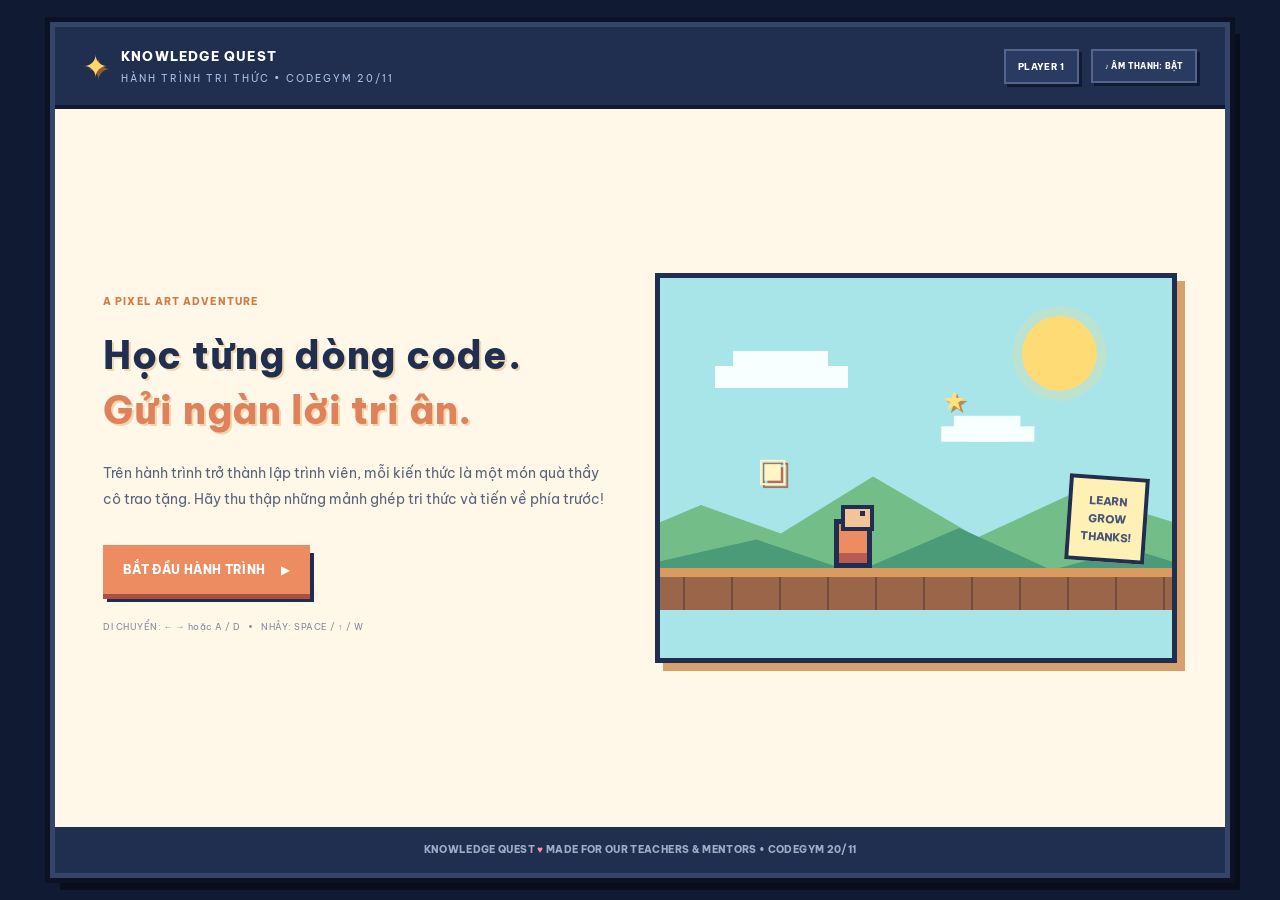
==== knowledge_quest/index.html @ 2b5680e8 "Initial commit - Knowledge Quest" ====
<!doctype html>
<html lang="vi">
<head>
  <meta charset="UTF-8">
  <meta name="viewport" content="width=device-width, initial-scale=1.0">
  <title>Knowledge Quest - Hành trình tri thức</title>
  <link rel="stylesheet" href="style.css">
</head>
<body>
  <main class="app-shell">
    <header class="topbar">
      <div class="brand">
        <span class="brand-icon">✦</span>
        <div>
          <h1>KNOWLEDGE QUEST</h1>
          <p>HÀNH TRÌNH TRI THỨC • CODEGYM 20/11</p>
        </div>
      </div>
      <div class="top-actions">
        <span class="pixel-chip">PLAYER 1</span>
        <button id="soundBtn" class="small-btn" type="button" aria-label="Bật tắt âm thanh">♪ ÂM THANH: BẬT</button>
      </div>
    </header>

    <section id="homeScreen" class="screen home-screen">
      <div class="hero-copy">
        <p class="eyebrow">A PIXEL ART ADVENTURE</p>
        <h2>Học từng dòng code.<br><span>Gửi ngàn lời tri ân.</span></h2>
        <p class="intro">Trên hành trình trở thành lập trình viên, mỗi kiến thức là một món quà thầy cô trao tặng. Hãy thu thập những mảnh ghép tri thức và tiến về phía trước!</p>
        <button id="startBtn" class="primary-btn" type="button">BẮT ĐẦU HÀNH TRÌNH <span>▶</span></button>
        <p class="controls-hint">DI CHUYỂN: ← → hoặc A / D &nbsp; • &nbsp; NHẢY: SPACE / ↑ / W</p>
      </div>
      <div class="hero-art" aria-hidden="true">
        <div class="sun"></div>
        <div class="cloud cloud-one"></div><div class="cloud cloud-two"></div>
        <div class="pixel-hill hill-back"></div><div class="pixel-hill hill-front"></div>
        <div class="hero-platform"></div>
        <div class="hero-player"><span></span></div>
        <div class="floating-book">▣</div><div class="floating-star">★</div>
        <div class="hero-sign">LEARN<br>GROW<br>THANKS!</div>
      </div>
    </section>

    <section id="mapScreen" class="screen map-screen hidden">
      <div class="section-heading">
        <div><p class="eyebrow">CHỌN CHẶNG ĐƯỜNG</p><h2>BẢN ĐỒ TRI THỨC</h2></div>
        <button class="text-btn" id="backHomeBtn" type="button">← Trang chủ</button>
      </div>
      <p class="section-desc">Ba thế giới, chín thử thách. Hãy đi từ nền móng HTML, đánh thức logic JavaScript, rồi chinh phục thành trì Java.</p>
      <div class="world-grid">
        <article class="world-card world-html">
          <div class="world-number">WORLD 01</div><div class="world-art html-art"><span>&lt;/&gt;</span></div>
          <h3>VƯƠNG QUỐC HTML</h3><p>Nền móng của mọi trang web</p>
          <div class="level-pills"><span>01</span><span>02</span><span>03</span></div>
          <button class="world-btn" id="openHtmlBtn" type="button">VÀO MAP <span>▶</span></button>
          <small class="status-open">● 3 MÀN ĐÃ SẴN SÀNG</small>
        </article>
        <article class="world-card world-js">
          <div class="world-number">WORLD 02</div><div class="world-art js-art"><span>JS</span></div>
          <h3>KHU RỪNG JAVASCRIPT</h3><p>Nơi logic và tương tác thức tỉnh</p>
          <div class="level-pills"><span>01</span><span>02</span><span>03</span></div>
          <button class="world-btn" id="openJsBtn" type="button">VÀO MAP <span>▶</span></button>
          <small class="status-open">● 3 MÀN ĐÃ SẴN SÀNG</small>
        </article>
        <article class="world-card world-java">
          <div class="world-number">WORLD 03</div><div class="world-art java-art"><span>☕</span></div>
          <h3>THÀNH TRÌ JAVA</h3><p>Rèn tư duy và xây dựng chương trình</p>
          <div class="level-pills"><span>01</span><span>02</span><span>03</span></div>
          <button class="world-btn" id="openJavaBtn" type="button">VÀO MAP <span>▶</span></button>
          <small class="status-open">● 3 MÀN ĐÃ SẴN SÀNG</small>
        </article>
      </div>
      <div class="map-note">✦ Mỗi màn chơi là một bài học. Mỗi bài học là một điều đáng cảm ơn.</div>
    </section>

    <section id="levelScreen" class="screen level-screen hidden">
      <div class="section-heading">
        <div><p class="eyebrow" id="levelWorldKicker">KNOWLEDGE QUEST • WORLD 01: HTML</p><h2 id="levelWorldTitle">CHỌN MÀN CHƠI</h2></div>
        <button class="text-btn" id="backMapBtn" type="button">← Bản đồ</button>
      </div>
      <p class="section-desc" id="levelWorldSummary">Chọn một thử thách để bắt đầu hành trình.</p>
      <div class="level-grid" id="levelGrid"></div>
      <p class="map-note">Mục tiêu: thu thập đủ mảnh ghép tri thức, tránh Bug và chạm cột mốc Mentor ở cuối đường.</p>
    </section>

    <section id="gameScreen" class="screen game-screen hidden">
      <div class="game-hud">
        <div class="hud-world"><small id="hudWorld">KNOWLEDGE QUEST • WORLD 01: HTML</small><strong id="hudLevel">LEVEL 01</strong></div>
        <div class="hud-stat"><small>MẢNH KIẾN THỨC</small><strong id="scoreText">0 / 5</strong></div>
        <div class="hud-stat"><small>MẠNG</small><strong id="livesText">♥ ♥ ♥</strong></div>
        <div class="hud-difficulty"><small>ĐỘ KHÓ</small><strong id="difficultyText">DỄ</strong></div>
        <button id="pauseBtn" class="small-btn" type="button">Ⅱ TẠM DỪNG</button>
      </div>
      <div class="game-objective">
        <span class="objective-icon">✦</span>
        <span id="objectiveText">Thu thập kiến thức và tiến đến cột mốc Mentor.</span>
        <div class="progress-wrap"><div id="progressFill" class="progress-fill"></div></div>
        <strong id="progressLabel">0% TRI THỨC</strong>
      </div>
      <div class="game-frame">
        <canvas id="gameCanvas" width="960" height="540" aria-label="Knowledge Quest - game platformer pixel art"></canvas>
        <div id="overlay" class="game-overlay hidden">
          <div class="overlay-panel">
            <p class="eyebrow" id="overlayEyebrow">LEVEL 01</p>
            <h2 id="overlayTitle">SẴN SÀNG CHƯA?</h2>
            <p id="overlayText">Thu thập kiến thức và tiến đến lá cờ Mentor.</p>
            <button id="overlayBtn" class="primary-btn" type="button">TIẾP TỤC</button>
          </div>
        </div>
      </div>
      <div class="game-bottom">
        <p>← → / A D: DI CHUYỂN &nbsp; • &nbsp; SPACE / ↑: NHẢY</p>
        <button id="quitBtn" class="text-btn" type="button">Thoát màn chơi</button>
      </div>
    </section>

    <section id="endingScreen" class="screen ending-screen hidden">
      <div class="ending-card">
        <div class="ending-stars">★ ✦ ★</div>
        <p class="eyebrow" id="endingEyebrow">KNOWLEDGE QUEST • WORLD 01 COMPLETED</p>
        <h2 id="endingTitle">BẠN ĐÃ HOÀN THÀNH<br><span>HÀNH TRÌNH HTML!</span></h2>
        <p class="ending-message" id="endingMessage">Mỗi thẻ HTML là một viên gạch nhỏ xây nên thế giới web. Cảm ơn thầy cô đã kiên nhẫn đặt những viên gạch đầu tiên cùng chúng em.</p>
        <div class="thank-you-letter">
          <div class="letter-icon">✉</div>
          <p id="endingQuote">“Cảm ơn thầy cô vì không chỉ dạy chúng em viết code, mà còn dạy chúng em cách kiên trì tìm lời giải. Những kiến thức hôm nay sẽ tiếp tục đồng hành cùng chúng em trên chặng đường phía trước.”</p>
          <strong id="endingSignature">— TỪ NHỮNG HỌC VIÊN CODEGYM —</strong>
        </div>
        <div class="ending-actions">
          <button id="endingReplayBtn" class="primary-btn" type="button">CHƠI LẠI MAP</button>
          <button id="endingNextBtn" class="secondary-btn" type="button">MAP TIẾP THEO</button>
          <button id="endingMapBtn" class="secondary-btn" type="button">VỀ BẢN ĐỒ</button>
        </div>
      </div>
    </section>
    <footer>KNOWLEDGE QUEST <span>♥</span> MADE FOR OUR TEACHERS & MENTORS • CODEGYM 20/11</footer>
  </main>
  <script src="script.js"></script>
</body>
</html>
---- knowledge_quest/style.css ----
@import url('https://fonts.googleapis.com/css2?family=Be+Vietnam+Pro:wght@400;500;600;700;800&display=swap');
:root{--ink:#17213a;--navy:#182544;--blue:#6ed6e8;--yellow:#ffd76a;--pink:#ff8da8;--cream:#fff8e9;--muted:#68748d;--green:#8ddc9a}
*{box-sizing:border-box}body{margin:0;background:#101a32;color:var(--ink);font-family:"Be Vietnam Pro",sans-serif;min-height:100vh;padding:22px}
button{font:inherit;cursor:pointer}button:disabled{cursor:not-allowed;opacity:.55}
.app-shell{max-width:1180px;margin:0 auto;background:var(--cream);border:5px solid #344568;box-shadow:0 0 0 5px #0b1225,10px 12px 0 #080e1c;min-height:calc(100vh - 44px);display:flex;flex-direction:column;overflow:hidden}
.topbar{height:82px;background:#202e50;color:white;display:flex;align-items:center;justify-content:space-between;padding:0 28px;border-bottom:4px solid #101a32}
.brand{display:flex;align-items:center;gap:13px}.brand-icon{font-size:30px;color:var(--yellow);text-shadow:3px 3px #8b5d35}.brand h1{font:12px "Be Vietnam Pro", "Segoe UI", Arial, sans-serif;margin:0 0 8px;letter-spacing:-1px}.brand p{font-size:10px;letter-spacing:2px;color:#a9c4e9;margin:0}.top-actions{display:flex;align-items:center;gap:12px}.pixel-chip,.small-btn{font:9px "Be Vietnam Pro", "Segoe UI", Arial, sans-serif;padding:10px 12px;border:2px solid #53658c;background:#293b61;color:white;box-shadow:3px 3px 0 #101a32}.small-btn{font-size:8px}.screen{padding:38px 48px;flex:1}.hidden{display:none!important}
.home-screen{display:grid;grid-template-columns:1fr 1fr;align-items:center;gap:30px;min-height:590px}.eyebrow{font:9px "Be Vietnam Pro", "Segoe UI", Arial, sans-serif;letter-spacing:1px;color:#d17c45;margin:0 0 20px}.hero-copy h2,.section-heading h2,.ending-card h2{font:clamp(23px,3vw,38px)/1.55 "Be Vietnam Pro", "Segoe UI", Arial, sans-serif;margin:0 0 22px;color:#202e50}.hero-copy h2 span,.ending-card h2 span{color:#df815b}.intro{max-width:510px;color:#59647b;line-height:1.9;font-size:14px}.primary-btn,.secondary-btn{border:0;background:#ed8b61;color:#fff;padding:16px 20px;font:10px "Be Vietnam Pro", "Segoe UI", Arial, sans-serif;box-shadow:0 5px 0 #a95043,4px 8px 0 #202e50;margin-top:18px}.primary-btn span{margin-left:12px}.primary-btn:hover{transform:translateY(2px);box-shadow:0 3px 0 #a95043,3px 5px 0 #202e50}.controls-hint{font-size:9px;color:#81899b;margin-top:27px;letter-spacing:.5px}
.hero-art{height:390px;position:relative;background:#a8e5e9;border:5px solid #202e50;box-shadow:8px 8px 0 #d6a06f;overflow:hidden;image-rendering:pixelated}.sun{position:absolute;width:75px;height:75px;border-radius:50%;background:#ffdb75;top:38px;right:75px;box-shadow:0 0 0 10px #ffdb7533}.cloud{position:absolute;background:#f8ffff;width:95px;height:22px;top:88px;left:55px;box-shadow:18px -15px 0 0 #f8ffff,38px 0 0 0 #f8ffff}.cloud-two{top:145px;left:auto;right:150px;transform:scale(.7)}.pixel-hill{position:absolute;bottom:75px;width:120%;height:130px;left:-10%;background:#73bd88;clip-path:polygon(0 70%,15% 40%,28% 62%,43% 18%,60% 65%,76% 30%,100% 65%,100% 100%,0 100%)}.hill-front{height:95px;background:#4b9a78;bottom:52px;transform:scaleX(-1)}.hero-platform{position:absolute;bottom:48px;left:0;right:0;height:42px;background:#9a6548;border-top:9px solid #d99b60;background-image:linear-gradient(90deg,transparent 48%,#714b43 49%,#714b43 52%,transparent 53%);background-size:48px 35px}.hero-player{position:absolute;bottom:90px;left:34%;width:38px;height:49px;background:#ed8b61;border:5px solid #202e50;box-shadow:inset 0 -10px #b85b52}.hero-player:before{content:"";position:absolute;top:-19px;left:2px;width:25px;height:18px;background:#f2c49a;border:4px solid #202e50}.hero-player span{position:absolute;top:-13px;left:21px;width:5px;height:5px;background:#202e50}.floating-book{position:absolute;top:170px;left:19%;font-size:33px;color:#fff6c8;text-shadow:3px 3px #b66c55}.floating-star{position:absolute;top:105px;left:55%;font-size:27px;color:#ffe27d;text-shadow:3px 3px #c18a4c}.hero-sign{position:absolute;right:25px;bottom:96px;background:#fff0b5;border:4px solid #202e50;padding:12px 10px;font:9px/1.8 "Be Vietnam Pro", "Segoe UI", Arial, sans-serif;text-align:center;color:#465579;transform:rotate(4deg)}
.section-heading{display:flex;justify-content:space-between;align-items:center;gap:20px}.section-heading h2{font-size:21px;margin-bottom:0}.text-btn{border:0;background:transparent;color:#52617e;font-weight:800;font-size:12px}.section-desc{color:#6d7890;font-size:13px;line-height:1.7;margin:18px 0 28px}.world-grid{display:grid;grid-template-columns:repeat(3,1fr);gap:20px}.world-card{background:white;border:3px solid #263657;padding:18px;box-shadow:5px 6px 0 #d7b78f;position:relative;min-width:0}.world-number{font:8px "Be Vietnam Pro", "Segoe UI", Arial, sans-serif;color:#8b91a3}.world-art{height:125px;margin:14px 0;background:#b6e9e8;display:grid;place-items:center;border:3px solid #263657;position:relative;overflow:hidden}.world-art span{font:34px "Be Vietnam Pro", "Segoe UI", Arial, sans-serif;color:#fff;text-shadow:4px 4px #395879;z-index:1}.html-art:after,.js-art:after,.java-art:after{content:"";position:absolute;bottom:-25px;width:150%;height:75px;background:#70bd89;transform:rotate(-8deg)}.js-art{background:#d9ed9a}.js-art span{color:#ffdb64;text-shadow:4px 4px #755d36}.java-art{background:#b5c8f0}.world-card h3{font:10px "Be Vietnam Pro", "Segoe UI", Arial, sans-serif;line-height:1.8;color:#273858;min-height:38px}.world-card p{font-size:12px;color:#778096;min-height:20px}.level-pills{display:flex;gap:8px;margin:17px 0}.level-pills span{font:9px "Be Vietnam Pro", "Segoe UI", Arial, sans-serif;background:#fff0c5;border:2px solid #d3a45d;padding:8px}.world-btn{width:100%;padding:12px 6px;border:0;background:#263858;color:white;font:9px "Be Vietnam Pro", "Segoe UI", Arial, sans-serif;box-shadow:0 4px #101a32}.world-btn span{float:right}.world-card small{display:block;margin-top:14px;font:7px "Be Vietnam Pro", "Segoe UI", Arial, sans-serif;color:#7d879b}.world-card .status-open{color:#39986c}.locked{filter:saturate(.65)}.locked .world-art:before{content:"";position:absolute;inset:0;background:#17213a66;z-index:2}.locked .world-art span{z-index:3}.map-note{text-align:center;color:#8b765c;font-size:12px;margin-top:28px;font-weight:700}
.level-grid{display:grid;grid-template-columns:repeat(3,1fr);gap:18px;margin-top:38px}.level-card{background:#fff;border:3px solid #273858;box-shadow:5px 6px 0 #d9b98f;padding:23px 16px;text-align:left;color:#273858;display:flex;flex-direction:column;gap:12px;min-height:225px}.level-card:hover{transform:translateY(-4px)}.level-icon{font-size:30px}.level-card b{font:9px "Be Vietnam Pro", "Segoe UI", Arial, sans-serif;color:#d17c45}.level-card strong{font-size:16px}.level-card small{color:#778096}.level-card em{font:8px "Be Vietnam Pro", "Segoe UI", Arial, sans-serif;font-style:normal;margin-top:auto;color:#39986c}
.game-screen{padding:24px 34px}.game-hud{display:flex;align-items:center;gap:30px;margin-bottom:14px;background:#202e50;color:white;padding:13px 18px;border:3px solid #101a32}.game-hud div:first-child{margin-right:auto}.game-hud small{display:block;font:7px "Be Vietnam Pro", "Segoe UI", Arial, sans-serif;color:#a9c4e9;margin-bottom:8px}.game-hud strong{font:10px "Be Vietnam Pro", "Segoe UI", Arial, sans-serif}.hud-stat{text-align:center}.hud-stat strong{color:#ffdb75}.game-frame{position:relative;border:4px solid #202e50;box-shadow:6px 6px 0 #d6a06f;background:#9be2e8}.game-frame canvas{display:block;width:100%;height:auto;image-rendering:auto}.game-overlay{position:absolute;inset:0;display:grid;place-items:center;background:#101a32a8}.overlay-panel{background:#fff8e9;border:4px solid #202e50;box-shadow:7px 7px 0 #d6a06f;padding:28px;max-width:440px;text-align:center}.overlay-panel h2{font:15px/1.7 "Be Vietnam Pro", "Segoe UI", Arial, sans-serif;color:#202e50}.overlay-panel p:not(.eyebrow){font-size:13px;line-height:1.7;color:#66718a}.game-bottom{display:flex;justify-content:space-between;align-items:center;margin-top:18px;color:#8991a2;font-size:9px;font-weight:700}
.ending-screen{display:grid;place-items:center}.ending-card{max-width:760px;text-align:center;margin:auto}.ending-stars{font-size:34px;color:#e9b84f;margin-bottom:22px}.ending-card h2{font-size:22px}.ending-message{max-width:620px;margin:20px auto;color:#69748b;line-height:1.9;font-size:14px}.thank-you-letter{background:#fff;border:3px dashed #d7a76d;padding:22px 30px;max-width:650px;margin:25px auto;box-shadow:5px 6px 0 #e9d4b6}.letter-icon{font-size:28px}.thank-you-letter p{font-family:Georgia,serif;font-style:italic;color:#59647b;line-height:1.9}.thank-you-letter strong{font:8px "Be Vietnam Pro", "Segoe UI", Arial, sans-serif;color:#d17c45}.ending-actions{display:flex;justify-content:center;gap:15px}.secondary-btn{background:#536b91;box-shadow:0 5px #263858,4px 8px #d6a06f}footer{text-align:center;background:#202e50;color:#9eacc8;padding:15px;font:7px "Be Vietnam Pro", "Segoe UI", Arial, sans-serif;letter-spacing:.5px}footer span{color:#ff8da8}
@media(max-width:800px){body{padding:8px}.app-shell{min-height:calc(100vh - 16px)}.topbar{padding:0 14px;height:72px}.brand h1{font-size:9px}.brand p{font-size:8px}.pixel-chip{display:none}.screen{padding:26px 20px}.home-screen{grid-template-columns:1fr;gap:25px}.hero-copy h2{font-size:22px}.hero-art{height:270px}.world-grid{grid-template-columns:1fr}.world-card{display:grid;grid-template-columns:100px 1fr;column-gap:14px}.world-number,.world-card h3,.world-card p,.level-pills,.world-btn,.world-card small{grid-column:2}.world-art{grid-column:1;grid-row:1/5;height:120px}.world-card h3{margin:0}.level-grid{grid-template-columns:1fr}.level-card{min-height:170px}.game-screen{padding:15px 10px}.game-hud{gap:10px;padding:10px}.game-hud strong{font-size:7px}.game-hud small{font-size:6px}.game-hud .small-btn{font-size:6px;padding:7px}.game-bottom{font-size:7px}.ending-card h2{font-size:15px}.ending-actions{flex-wrap:wrap}}

/* ===== Updated readable pixel-inspired interface ===== */
/* Use a Unicode-capable font for Vietnamese UI text; preserve pixel-art styling through shapes, borders and shadows. */
.brand h1,.pixel-chip,.small-btn,.eyebrow,.hero-copy h2,.section-heading h2,
.world-number,.world-art span,.world-card h3,.world-btn,.world-card small,
.level-card b,.level-card em,.game-hud small,.game-hud strong,.overlay-panel h2,
.ending-card h2,.thank-you-letter strong,footer {
  font-family:"Be Vietnam Pro",sans-serif !important;
  font-weight:800;
  letter-spacing:.7px;
}
.brand h1{font-size:13px;letter-spacing:1.2px}
.eyebrow{font-size:10px;letter-spacing:1.1px}
.hero-copy h2,.section-heading h2,.ending-card h2{line-height:1.45;text-shadow:2px 2px 0 #f1d6ae}
.world-card h3{font-size:12px;line-height:1.55}
.world-btn{font-size:10px;letter-spacing:.5px}
.world-card small{font-size:9px}
.game-screen{padding-top:20px}
.game-hud{display:grid;grid-template-columns:1.5fr 1fr .7fr .8fr auto;gap:16px;border-radius:8px;box-shadow:4px 5px 0 #d6a06f}
.game-hud small{font-size:9px;letter-spacing:.6px;color:#c3d4ef}
.game-hud strong{font-size:13px;letter-spacing:.3px}
.game-hud .hud-stat strong{color:#ffdf75}
.game-hud .hud-difficulty strong{color:#9de2ae}
.game-objective{display:flex;align-items:center;gap:12px;margin:0 0 13px;padding:10px 14px;background:#fff;border:2px solid #d8c49f;border-radius:7px;color:#586680;font-size:11px;font-weight:700}
.objective-icon{color:#e2a94f;font-size:18px}
.progress-wrap{height:10px;min-width:100px;flex:1;background:#e8e3d8;border:1px solid #c8b99e;border-radius:10px;overflow:hidden}
.progress-fill{height:100%;width:0;background:linear-gradient(90deg,#6fc98d,#b5dc76);transition:width .2s ease}
#progressLabel{font-size:9px;color:#458866;white-space:nowrap}
.game-frame{border-radius:5px;overflow:hidden;box-shadow:5px 6px 0 #d6a06f}
.game-frame canvas{image-rendering:auto;touch-action:none}
.overlay-panel{border-radius:8px;box-shadow:6px 7px 0 #d6a06f}
.overlay-panel h2{font-size:19px;line-height:1.45;letter-spacing:.5px}
.overlay-panel .eyebrow{font-size:10px}
.overlay-panel p:not(.eyebrow){font-size:14px}
.game-bottom{font-size:10px}
.game-bottom .text-btn{font-size:11px}
footer{font-size:9px;letter-spacing:.8px}
@media(max-width:800px){
  .game-hud{grid-template-columns:1fr 1fr;gap:10px}
  .game-hud .hud-world{grid-column:1}
  .game-hud .small-btn{grid-column:2;grid-row:1;justify-self:end}
  .game-objective{flex-wrap:wrap;gap:8px;font-size:10px}
  .game-objective #objectiveText{flex:1;min-width:75%}
  .progress-wrap{min-width:60%;}
  .game-hud small{font-size:8px}
  .game-hud strong{font-size:11px}
  .overlay-panel{padding:18px;max-width:90%}
  .overlay-panel h2{font-size:16px}
}


/* ===== Knowledge Quest: readable Vietnamese typography and responsive polish ===== */
:root { font-synthesis: none; }
html, body, button, .app-shell, .screen, .game-bottom,
.brand h1, .brand p, .pixel-chip, .small-btn, .eyebrow,
.hero-copy h2, .section-heading h2, .intro, .controls-hint,
.primary-btn, .secondary-btn, .text-btn, .section-desc,
.world-number, .world-art span, .world-card h3, .world-card p,
.world-btn, .world-card small, .level-card b, .level-card strong,
.level-card small, .level-card em, .map-note,
.game-hud small, .game-hud strong, .game-objective,
.overlay-panel h2, .overlay-panel p, .ending-card h2,
.ending-message, .thank-you-letter p, .thank-you-letter strong,
.hero-sign, footer {
  font-family: "Be Vietnam Pro", "Segoe UI", Arial, sans-serif !important;
}
.primary-btn, .secondary-btn, .world-btn, .small-btn,
.pixel-chip, .level-card b, .level-card em, footer {
  font-weight: 800;
  letter-spacing: .35px;
}
.primary-btn, .secondary-btn { font-size: 12px; line-height: 1.45; }
.hero-sign { font-size: 11px; font-weight: 800; line-height: 1.65; }
.world-number, .world-card small { font-size: 10px; }
.world-art span { font-weight: 800; }
.world-btn { font-size: 11px; }
.level-card b, .level-card em { font-size: 10px; }
.game-hud small { font-size: 9px; }
.game-hud strong { font-size: 13px; }
.overlay-panel h2 { font-size: 20px; line-height: 1.5; }
.thank-you-letter strong { font-size: 10px; }
footer { font-size: 10px; line-height: 1.6; }
button:focus-visible { outline: 3px solid #e2a94f; outline-offset: 3px; }
@media (max-width: 800px) {
  .primary-btn, .secondary-btn { font-size: 11px; }
  .game-hud small { font-size: 8px; }
  .game-hud strong { font-size: 11px; }
  .overlay-panel h2 { font-size: 17px; }
  footer { font-size: 8px; }
}


/* HD canvas text: let the browser smoothly scale the 2x backing bitmap. */
.game-frame canvas {
  image-rendering: auto !important;
  width: 100%;
  height: auto;
  display: block;
  vertical-align: middle;
}

/* ===== Three-world release: map selection and level cards ===== */
.world-card {
  border-radius: 10px;
  transition: transform .18s ease, box-shadow .18s ease;
}
.world-card:hover {
  transform: translateY(-3px);
  box-shadow: 5px 9px 0 #d7b78f;
}
.world-js .world-art { background: linear-gradient(145deg, #d9ef9e, #8dcc83); }
.world-js .world-art span { color: #fff5a5; text-shadow: 3px 3px #487d4f; }
.world-java .world-art { background: linear-gradient(145deg, #c7d5f5, #8599d1); }
.world-java .world-art span { color: #fff1c8; text-shadow: 3px 3px #586a9c; }
.world-card .status-open { font-size: 9px; font-weight: 800; color: #39986c; line-height: 1.5; }
.level-grid { align-items: stretch; }
.level-card {
  border-radius: 10px;
  min-height: 245px;
  transition: transform .18s ease, box-shadow .18s ease;
}
.level-card strong { line-height: 1.45; }
.level-card small { line-height: 1.65; }
.level-card em { letter-spacing: .35px; }
.level-card:focus-visible, .world-btn:focus-visible {
  outline: 3px solid #e2a94f;
  outline-offset: 4px;
}
.ending-actions { flex-wrap: wrap; }
.ending-actions .secondary-btn { margin-top: 18px; }
@media (max-width: 800px) {
  .level-card { min-height: 190px; }
  .world-card:hover, .level-card:hover { transform: none; }
}
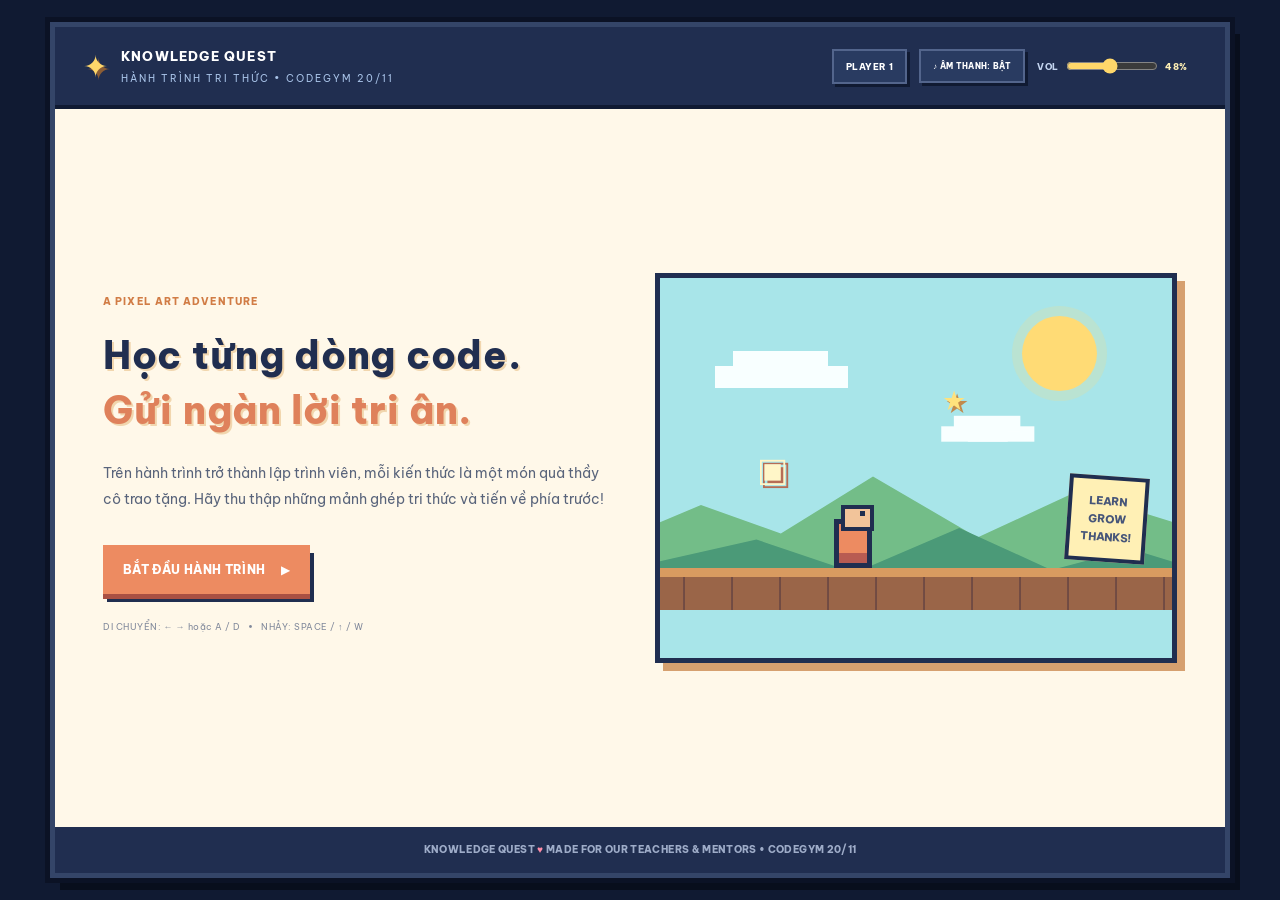
==== commit abaa1a3c: "Add audio effects and improve game description" ====
--- a/knowledge_quest/index.html
+++ b/knowledge_quest/index.html
@@ -3,7 +3,7 @@
 <head>
   <meta charset="UTF-8">
   <meta name="viewport" content="width=device-width, initial-scale=1.0">
-  <title>Knowledge Quest - Hành trình tri thức</title>
+  <title>Knowledge Quest - Audio Edition</title>
   <link rel="stylesheet" href="style.css">
 </head>
 <body>
@@ -18,7 +18,14 @@
       </div>
       <div class="top-actions">
         <span class="pixel-chip">PLAYER 1</span>
-        <button id="soundBtn" class="small-btn" type="button" aria-label="Bật tắt âm thanh">♪ ÂM THANH: BẬT</button>
+        <div class="audio-controls" aria-label="Điều khiển âm thanh">
+          <button id="soundBtn" class="small-btn" type="button" aria-label="Bật hoặc tắt âm thanh" aria-pressed="true">♪ ÂM THANH: BẬT</button>
+          <label class="volume-control" for="volumeSlider">
+            <span>VOL</span>
+            <input id="volumeSlider" type="range" min="0" max="100" value="48" step="1" aria-label="Âm lượng">
+            <output id="volumeValue" for="volumeSlider">48%</output>
+          </label>
+        </div>
       </div>
     </header>
 
--- a/knowledge_quest/style.css
+++ b/knowledge_quest/style.css
@@ -146,3 +146,69 @@
   .level-card { min-height: 190px; }
   .world-card:hover, .level-card:hover { transform: none; }
 }
+
+
+/* ===== Original chiptune soundtrack and volume controls ===== */
+.audio-controls {
+  display: flex;
+  align-items: center;
+  gap: 12px;
+}
+.volume-control {
+  display: inline-flex;
+  align-items: center;
+  gap: 7px;
+  color: #c3d4ef;
+  font-size: 9px;
+  font-weight: 800;
+  letter-spacing: .6px;
+  white-space: nowrap;
+}
+.volume-control input[type="range"] {
+  width: 92px;
+  height: 18px;
+  margin: 0;
+  accent-color: #ffd76a;
+  cursor: pointer;
+}
+.volume-control output {
+  min-width: 32px;
+  color: #fff0b5;
+  font-variant-numeric: tabular-nums;
+}
+#soundBtn[aria-pressed="false"] {
+  color: #c3d4ef;
+  background: #1c2945;
+}
+#soundBtn:focus-visible,
+.volume-control input:focus-visible {
+  outline: 3px solid #ffd76a;
+  outline-offset: 3px;
+}
+@media (max-width: 800px) {
+  .top-actions { gap: 7px; }
+  .audio-controls { gap: 7px; }
+  .volume-control { gap: 4px; font-size: 8px; }
+  .volume-control input[type="range"] { width: 62px; }
+  .volume-control output { min-width: 27px; font-size: 8px; }
+  .topbar { min-height: 72px; height: auto; }
+  .small-btn { padding: 8px 9px; }
+}
+@media (max-width: 430px) {
+  .brand p { display: none; }
+  .brand h1 { font-size: 8px; }
+  .audio-controls { flex-direction: column; align-items: flex-end; gap: 4px; }
+  .volume-control input[type="range"] { width: 72px; }
+}
+
+/* Consistent feedback for mouse, touch and keyboard navigation. */
+button { cursor: pointer; -webkit-tap-highlight-color: transparent; }
+button:active:not(:disabled) { transform: translateY(2px); }
+button:focus-visible {
+  outline: 3px solid #e2a94f;
+  outline-offset: 3px;
+}
+button:disabled { cursor: not-allowed; opacity: .6; }
+@media (prefers-reduced-motion: reduce) {
+  *, *::before, *::after { scroll-behavior: auto !important; transition-duration: .01ms !important; animation-duration: .01ms !important; }
+}
